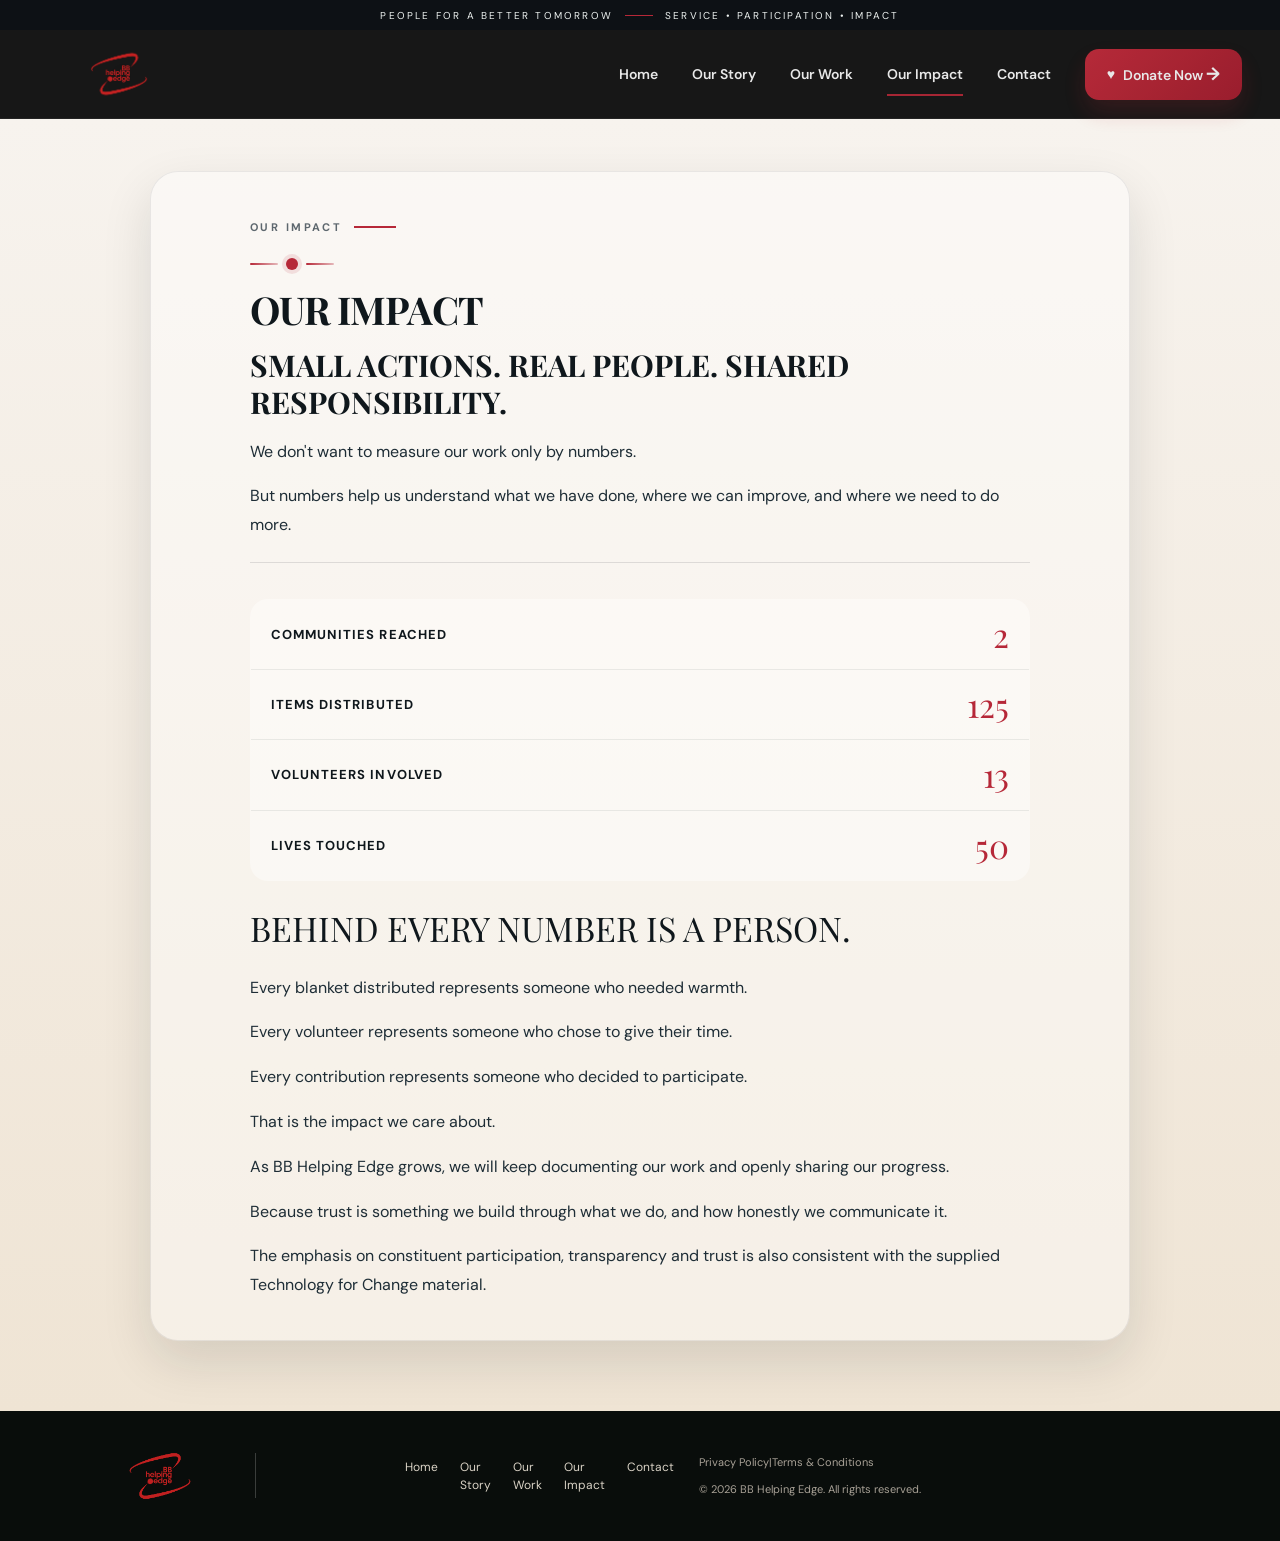
==== impact.html @ 451eac0f "added pages" ====
<!doctype html>
<html lang="en">
<head>
  <meta charset="utf-8">
  <meta name="viewport" content="width=device-width,initial-scale=1">
  <meta name="description" content="BB Helping Edge — Our Impact">
  <meta name="theme-color" content="#0d1210">
  <title>BB Helping Edge | Our Impact</title>
  <link rel="icon" href="assets/logo.png">
  <link rel="preconnect" href="https://fonts.googleapis.com">
  <link rel="preconnect" href="https://fonts.gstatic.com" crossorigin>
  <link href="https://fonts.googleapis.com/css2?family=DM+Sans:wght@400;500;600;700&family=Playfair+Display:wght@600;700;800&family=Sacramento&display=swap" rel="stylesheet">
  <link rel="stylesheet" href="styles.css">
</head>
<body>
  <div class="announcement">PEOPLE FOR A BETTER TOMORROW <span></span> SERVICE • PARTICIPATION • IMPACT</div>

  <header class="site-header" id="top">
    <div class="nav-shell">
      <a class="brand" href="index.html#home" aria-label="BB Helping Edge home">
        <img src="assets/logo.png" alt="BB Helping Edge logo">
      </a>
      <button class="menu-toggle" aria-label="Open navigation" aria-expanded="false">☰</button>
      <nav class="nav" id="site-nav">
        <a href="index.html#home">Home</a>
        <a href="story.html">Our Story</a>
        <a href="work.html">Our Work</a>
        <a class="active" href="impact.html">Our Impact</a>
        <a href="index.html#contact">Contact</a>
        <a class="nav-donate" href="index.html#donate">Donate Now <b>→</b></a>
      </nav>
    </div>
  </header>

  <main class="impact-page-shell">
    <article class="impact-page">
      <div class="impact-page-inner">
        <div class="eyebrow">OUR IMPACT <i></i></div>
        <div class="story-ornament" aria-hidden="true"><span></span><span></span><span></span></div>

        <h1>OUR IMPACT</h1>

        <h2>Small Actions. Real People. Shared Responsibility.</h2>
        <p>We don't want to measure our work only by numbers.</p>
        <p>But numbers help us understand what we have done, where we can improve, and where we need to do more.</p>

        <div class="story-callout">
          <table class="impact-table" aria-label="BB Helping Edge impact summary">
            <tbody>
              <tr>
                <th scope="row">Communities Reached</th>
                <td>2</td>
              </tr>
              <tr>
                <th scope="row">Items Distributed</th>
                <td>125</td>
              </tr>
              <tr>
                <th scope="row">Volunteers Involved</th>
                <td>13</td>
              </tr>
              <tr>
                <th scope="row">Lives Touched</th>
                <td>50</td>
              </tr>
            </tbody>
          </table>
        </div>

        <div class="wide-quote">BEHIND EVERY NUMBER IS A PERSON.</div>

        <p>Every blanket distributed represents someone who needed warmth.</p>
        <p>Every volunteer represents someone who chose to give their time.</p>
        <p>Every contribution represents someone who decided to participate.</p>
        <p>That is the impact we care about.</p>
        <p>As BB Helping Edge grows, we will keep documenting our work and openly sharing our progress.</p>
        <p>Because trust is something we build through what we do, and how honestly we communicate it.</p>
        <p>The emphasis on constituent participation, transparency and trust is also consistent with the supplied Technology for Change material.</p>
      </div>
    </article>
  </main>

  <footer class="footer">
    <div class="footer-brand"><img src="assets/logo.png" alt="BB Helping Edge"><span></span></div>
    <div class="footer-links"><a href="index.html#home">Home</a><a href="story.html">Our Story</a><a href="work.html">Our Work</a><a href="impact.html">Our Impact</a><a href="index.html#contact">Contact</a></div>
    <div class="legal"><a href="#">Privacy Policy</a><span>|</span><a href="#">Terms &amp; Conditions</a><p>© <span id="year"></span> BB Helping Edge. All rights reserved.</p></div>
    <div class="footer-slogan"></div>
  </footer>
  <script src="script.js"></script>
</body>
</html>
---- styles.css ----
:root {
  --ink: #0f171c;
  --paper: #f5f0e8;
  --paper-2: #efe5d4;
  --panel: #fffdf9;
  --red: #b62838;
  --red-dark: #7a1826;
  --navy: #111b21;
  --navy-soft: #1d2f3d;
  --text: #1e2d36;
  --muted: #5d676e;
  --line: rgba(17, 27, 34, 0.12);
  --shadow: 0 20px 50px rgba(18, 21, 24, 0.12);
}

* { box-sizing: border-box; }
html {
  scroll-behavior: smooth;
  scroll-padding-top: 96px;
}
body {
  margin: 0;
  background: linear-gradient(180deg, #f7f3ee 0%, #efe4d4 100%);
  color: var(--text);
  font-family: "DM Sans", Arial, sans-serif;
  line-height: 1.5;
  -webkit-font-smoothing: antialiased;
}
a { color: inherit; text-decoration: none; }
img { display: block; max-width: 100%; }
button, input, textarea { font: inherit; }

.announcement {
  height: 30px;
  background: #0d1115;
  color: #edf2f0;
  font-size: 10px;
  letter-spacing: 0.22em;
  text-transform: uppercase;
  display: flex;
  align-items: center;
  justify-content: center;
  gap: 12px;
}
.announcement span {
  width: 28px;
  height: 1px;
  background: var(--red);
  display: inline-block;
}

.site-header {
  position: sticky;
  top: 0;
  z-index: 50;
  background: rgba(16, 16, 16, 0.97);
  color: #fff;
  border-bottom: 1px solid rgba(255,255,255,0.06);
}
.nav-shell {
  max-width: 1260px;
  margin: 0 auto;
  min-height: 78px;
  padding: 8px 28px;
  display: flex;
  align-items: center;
  justify-content: space-between;
}
.brand {
  position: relative;
  display: inline-flex;
  align-items: center;
  justify-content: center;
  padding: 4px 8px;
  border-radius: 12px;
  overflow: hidden;
}
.brand::after,
.footer-brand::after {
  content: "";
  position: absolute;
  inset: 0;
  background: linear-gradient(120deg, transparent 0%, rgba(255,255,255,0.28) 45%, transparent 60%);
  transform: translateX(-130%);
  transition: transform 0.8s ease;
  pointer-events: none;
}
.brand:hover::after,
.footer-brand:hover::after {
  transform: translateX(130%);
}
.brand img {
  width: 145px;
  height: 64px;
  object-fit: contain;
  display: block;
  filter: drop-shadow(0 4px 10px rgba(0,0,0,0.18)) brightness(1.04) saturate(1.08);
  transition: transform 0.28s ease, filter 0.28s ease;
}
.brand:hover img,
.footer-brand:hover img {
  transform: scale(1.02);
  filter: drop-shadow(0 6px 14px rgba(0,0,0,0.22)) brightness(1.12) saturate(1.12);
}
.nav {
  display: flex;
  align-items: center;
  gap: 34px;
  font-size: 14px;
  font-weight: 600;
}
.nav a {
  position: relative;
  padding: 8px 0;
  opacity: 0.9;
  color: #fff;
}
.nav a:not(.nav-donate)::after {
  content: "";
  position: absolute;
  left: 0;
  right: 0;
  bottom: -3px;
  height: 2px;
  background: var(--red);
  transform: scaleX(0);
  transform-origin: left;
  transition: transform 0.25s ease;
}
.nav a:hover::after,
.nav a.active::after {
  transform: scaleX(1);
}
.nav a:hover {
  opacity: 1;
}
.nav-donate {
  background: linear-gradient(135deg, #c82d3d, #a81f30);
  color: #fff;
  padding: 12px 22px !important;
  border-radius: 14px;
  box-shadow: 0 12px 24px rgba(184, 45, 57, 0.2);
}
.nav-donate::before {
  content: "♥";
  display: inline-block;
  margin-right: 8px;
  font-size: 14px;
  transform: translateY(-1px);
}
.nav-donate b {
  margin-left: 0;
  font-size: 18px;
}
.menu-toggle {
  display: none;
  background: none;
  border: none;
  color: #fff;
  font-size: 28px;
}

.hero {
  position: relative;
  min-height: 660px;
  display: grid;
  grid-template-columns: 1.08fr 0.92fr;
  align-items: center;
  padding: 52px 5vw 40px 40px;
  background: linear-gradient(180deg, #f7f3ee 0%, #f1e7d7 100%);
  overflow: hidden;
  isolation: isolate;
}
.hero::before {
  content: "";
  position: absolute;
  inset: 0;
  background: radial-gradient(circle at 18% 23%, rgba(210, 154, 77, 0.14), transparent 18%),
              radial-gradient(circle at 80% 15%, rgba(37, 95, 74, 0.10), transparent 16%);
  pointer-events: none;
}
.hero-copy {
  position: relative;
  z-index: 2;
  max-width: 620px;
  justify-self: end;
  padding-top: 10px;
}
.eyebrow {
  display: inline-flex;
  align-items: center;
  gap: 12px;
  font-size: 11px;
  font-weight: 700;
  letter-spacing: 0.22em;
  text-transform: uppercase;
  color: var(--muted);
}
.eyebrow i {
  width: 42px;
  height: 2px;
  display: inline-block;
  background: var(--red);
}
.hero h1 {
  margin: 18px 0 16px;
  font-family: "Playfair Display", Georgia, serif;
  font-size: clamp(46px, 4.8vw, 80px);
  line-height: 0.94;
  letter-spacing: -0.05em;
  color: var(--ink);
}
.hero h1 em {
  color: var(--red);
  font-style: normal;
}
.hero h2 {
  margin: 0 0 16px;
  font-family: "Playfair Display", Georgia, serif;
  font-size: clamp(20px, 2vw, 29px);
  line-height: 1.08;
  color: var(--ink);
}
.hero h2 strong {
  color: var(--red);
}
.hero-copy p {
  max-width: 560px;
  margin: 0 0 22px;
  font-size: 16px;
  color: var(--muted);
}
.actions {
  display: flex;
  flex-wrap: wrap;
  gap: 12px;
}
.btn {
  display: inline-flex;
  align-items: center;
  justify-content: center;
  min-height: 54px;
  padding: 14px 28px;
  border-radius: 999px;
  border: 1px solid transparent;
  font-weight: 700;
  transition: transform 0.2s ease, box-shadow 0.2s ease, background 0.2s ease;
}
.btn span {
  display: inline-block;
  margin-left: 10px;
  font-size: 18px;
}
.btn-red {
  background: linear-gradient(135deg, #c73142, #8d1d2b);
  color: #fff;
  box-shadow: 0 16px 30px rgba(150, 40, 50, 0.18);
}
.btn-red:hover {
  transform: translateY(-2px);
  box-shadow: 0 18px 34px rgba(150, 40, 50, 0.22);
}
.btn-outline {
  background: rgba(255,255,255,0.2);
  color: var(--ink);
  border-color: rgba(19, 30, 38, 0.38);
}
.btn-outline:hover {
  background: #fff;
  transform: translateY(-2px);
}

.hero-portrait {
  position: relative;
  z-index: 1;
  width: min(100%, 620px);
  height: 620px;
  justify-self: start;
  display: flex;
  align-items: flex-end;
  justify-content: center;
  padding: 18px 20px 0;
  overflow: hidden;
  border-radius: 30px;
  background: linear-gradient(135deg, rgba(255,255,255,0.2), rgba(210,154,77,0.06));
  box-shadow: 0 30px 60px rgba(17, 15, 12, 0.08);
}
.hero-portrait img {
  width: 100%;
  height: 100%;
  object-fit: contain;
  object-position: center center;
  filter: drop-shadow(0 20px 24px rgba(15, 15, 15, 0.12));
}
.hero-side-note {
  position: absolute;
  right: 4%;
  top: 44px;
  font-size: 11px;
  font-weight: 600;
  letter-spacing: 0.18em;
  text-transform: uppercase;
  color: rgba(32, 39, 44, 0.7);
  line-height: 1.9;
}
.hero-bottom-art {
  position: absolute;
  right: 4%;
  bottom: 12px;
  display: flex;
  gap: 12px;
  font-size: 10px;
  letter-spacing: 0.28em;
  text-transform: uppercase;
  color: rgba(42, 42, 42, 0.75);
}

.pillars {
  display: grid;
  grid-template-columns: repeat(3, 1fr);
  background: #f7f3ee;
  border-top: 1px solid var(--line);
  border-bottom: 1px solid var(--line);
  padding: 0 7%;
}
.pillars .section-action {
  grid-column: 1 / -1;
  padding: 0 0 30px;
  margin-top: 0;
}
.pillars article {
  display: flex;
  align-items: flex-start;
  gap: 14px;
  min-height: 150px;
  padding: 28px 26px;
  border-right: 1px solid var(--line);
}
.pillars article:last-child {
  border-right: none;
}
.pillar-icon {
  width: 42px;
  height: 42px;
  display: grid;
  place-items: center;
  border-radius: 50%;
  background: rgba(182, 40, 56, 0.08);
  color: var(--red);
  font-size: 22px;
  font-weight: 700;
}
.pillar-icon.people {
  font-size: 14px;
  letter-spacing: 0.08em;
}
.pillar-icon.leaf {
  font-size: 26px;
}
.pillars h3 {
  margin: 0 0 8px;
  font-family: "Playfair Display", Georgia, serif;
  font-size: 26px;
}
.pillars p {
  margin: 0;
  font-size: 13px;
  color: var(--muted);
}

.dark-section {
  background: linear-gradient(180deg, #112734 0%, #0d1d26 100%);
  color: #f2efe6;
  overflow: hidden;
}
.story {
  display: grid;
  grid-template-columns: 1.2fr 0.8fr 0.6fr;
  gap: 36px;
  align-items: center;
  padding: 60px 7% 52px;
}
.story-copy {
  max-width: 540px;
}
.story-copy .eyebrow {
  color: #dce7ec;
}
.story-copy h2 {
  margin: 18px 0 18px;
  font-family: "Playfair Display", Georgia, serif;
  font-size: clamp(34px, 4vw, 54px);
  line-height: 1.02;
}
.story-copy p {
  margin: 0 0 18px;
  color: rgba(242, 239, 230, 0.72);
  font-size: 15px;
}
.story-middle {
  border-left: 1px solid rgba(255,255,255,0.12);
  border-right: 1px solid rgba(255,255,255,0.12);
  padding: 0 26px;
  min-height: 240px;
  display: grid;
  place-items: center;
  text-align: center;
}
.quote-mark {
  font-family: "Playfair Display", Georgia, serif;
  font-size: 78px;
  color: var(--red);
  line-height: 0.7;
}
.story-middle blockquote {
  margin: 0;
  font-family: "Playfair Display", Georgia, serif;
  font-size: 24px;
  line-height: 1.3;
  color: #f9f6f1;
}
.story-middle .signature {
  margin-top: 16px;
  font-size: 12px;
  letter-spacing: 0.18em;
  text-transform: uppercase;
  color: rgba(255,255,255,0.7);
}
.story-side {
  display: grid;
  gap: 12px;
  text-align: left;
}
.story-side span {
  display: block;
  font-size: 12px;
  letter-spacing: 0.2em;
  text-transform: uppercase;
  color: rgba(255,255,255,0.78);
}
.story-side .book {
  margin-top: 16px;
  font-size: 12px;
  line-height: 1.8;
  letter-spacing: 0.18em;
  text-transform: uppercase;
  color: #f9f6f1;
}

.section-paper {
  position: relative;
  background: var(--paper);
  background-image: radial-gradient(rgba(17,27,34,.04) 0.8px, transparent 0.8px);
  background-size: 10px 10px;
}
.work {
  padding: 48px 5.5% 54px;
}
.section-heading {
  display: flex;
  flex-direction: column;
  align-items: flex-start;
  gap: 10px;
  margin-bottom: 12px;
}
.section-heading h2 {
  margin: 0;
  font-family: "Playfair Display", Georgia, serif;
  font-size: clamp(28px, 3vw, 44px);
  line-height: 1.06;
}
.section-heading h2 em {
  color: var(--red);
  font-style: normal;
}
.section-heading > i {
  display: none;
}
.work-grid {
  display: grid;
  grid-template-columns: repeat(4, minmax(0, 1fr));
  gap: 18px;
  margin-top: 28px;
}
.work-card {
  min-height: 210px;
  display: flex;
  flex-direction: column;
  justify-content: flex-start;
  border-radius: 22px;
  border: 1px solid rgba(17,27,34,0.06);
  box-shadow: 0 10px 22px rgba(19,18,15,0.05);
  padding: 24px 20px 22px;
  text-align: left;
  transition: transform 0.2s ease, box-shadow 0.2s ease;
}
.work-card:hover {
  transform: translateY(-4px);
  box-shadow: 0 14px 28px rgba(19,18,15,0.08);
}
.work-card.warm { background: #f4e9d7; }
.work-card.blue { background: #e6eef1; }
.work-card.green { background: #e2ece5; }
.work-card.rose { background: #f3e4e3; }
.work-icon {
  width: 52px;
  height: 52px;
  display: inline-flex;
  align-items: center;
  justify-content: center;
  margin-bottom: 18px;
  border-radius: 14px;
  background: rgba(255,255,255,0.32);
  font-size: 28px;
  color: #161814;
}
.work-card h3 {
  margin: 0 0 10px;
  font-family: "Playfair Display", Georgia, serif;
  font-size: 20px;
  line-height: 1.15;
  color: var(--ink);
}
.work-card p {
  margin: 0;
  font-size: 13px;
  line-height: 1.7;
  color: #59544b;
}

.upcoming {
  min-height: 310px;
  display: grid;
  grid-template-columns: 1.1fr 1.2fr 0.42fr;
  align-items: center;
  overflow: hidden;
  background: linear-gradient(180deg, #f4eee5 0%, #e9dfd0 100%);
}
.upcoming-copy {
  padding: 40px 0 40px 7%;
}
.upcoming-copy h2 {
  margin: 6px 0 10px;
  font-family: "Playfair Display", Georgia, serif;
  font-size: clamp(32px, 4vw, 50px);
}
.date {
  font-size: 22px;
  font-weight: 700;
  font-family: "Playfair Display", Georgia, serif;
}
.upcoming-copy p {
  max-width: 420px;
  margin: 12px 0 22px;
  font-size: 14px;
  color: var(--muted);
}
.upcoming-art {
  position: relative;
  height: 100%;
  min-height: 310px;
  background: radial-gradient(circle at 70% 30%, rgba(210,154,77,.28), transparent 28%),
              linear-gradient(90deg, #f1e9df, #dcd0b8);
}
.warmth {
  position: absolute;
  left: 6%;
  top: 32%;
  font-family: "Sacramento", cursive;
  font-size: 36px;
  line-height: 0.78;
  transform: rotate(-5deg);
}
.warmth span {
  color: var(--red);
}
.people-illustration {
  position: absolute;
  right: 3%;
  bottom: 0;
  width: 72%;
  height: 92%;
}
.person {
  position: absolute;
  border-radius: 50% 50% 45% 45%;
  background: #7b4c32;
}
.person.one {
  width: 100px;
  height: 155px;
  right: 38%;
  bottom: 28%;
  transform: rotate(-8deg);
}
.person.two {
  width: 75px;
  height: 140px;
  right: 4%;
  bottom: 8%;
  background: #9b6d53;
  transform: rotate(7deg);
}
.blanket {
  position: absolute;
  width: 180px;
  height: 70px;
  right: 20%;
  bottom: 25%;
  background: #8d1d24;
  border-radius: 45%;
  transform: rotate(8deg);
  box-shadow: 0 10px 20px rgba(0,0,0,0.2);
}
.upcoming > blockquote {
  margin: 0;
  padding: 0 24px;
  font-family: "Playfair Display", Georgia, serif;
  font-size: 22px;
  line-height: 1.25;
  color: #38342e;
}
.upcoming > blockquote span {
  display: block;
  font-size: 18px;
}
.upcoming > blockquote small {
  display: block;
  width: 35px;
  height: 2px;
  background: var(--red);
  margin-top: 14px;
}

.journey {
  display: grid;
  grid-template-columns: 1fr 1.8fr 0.3fr;
  gap: 35px;
  align-items: center;
  padding: 46px 5.5% 52px;
}
.journey-copy h2 {
  margin: 8px 0 0;
  color: var(--red);
  font-family: "Playfair Display", Georgia, serif;
  font-size: clamp(34px, 4vw, 52px);
}
.journey-copy h3 {
  margin: 0 0 8px;
  font-family: "Playfair Display", Georgia, serif;
  font-size: 22px;
}
.journey-copy p {
  margin: 0 0 16px;
  font-size: 13px;
  color: #625d54;
}
.photo-mosaic {
  display: grid;
  grid-template-columns: 1.25fr 0.75fr 0.75fr;
  grid-template-rows: 150px 150px;
  gap: 6px;
}
.photo-mosaic figure {
  position: relative;
  margin: 0;
  overflow: hidden;
  border-radius: 8px;
  background: #c9c0b1;
}
.photo-mosaic figure.large {
  grid-row: span 2;
}
.photo-mosaic img {
  width: 100%;
  height: 100%;
  object-fit: cover;
}
.photo-mosaic figcaption {
  position: absolute;
  left: 0;
  right: 0;
  bottom: 0;
  padding: 9px 10px;
  background: linear-gradient(transparent, rgba(0,0,0,.8));
  color: #fff;
  font-size: 10px;
  letter-spacing: 0.1em;
  text-transform: uppercase;
}
.journey-note {
  font-size: 11px;
  line-height: 1.8;
  letter-spacing: 0.18em;
  text-transform: uppercase;
  color: #696154;
}
.journey-note i {
  display: block;
  width: 35px;
  height: 2px;
  background: var(--red);
  margin-top: 8px;
}

.donate {
  display: grid;
  grid-template-columns: 1fr 0.75fr 1fr;
  gap: 55px;
  align-items: center;
  padding: 42px 7%;
  background: linear-gradient(180deg, #112734 0%, #0d1d26 100%);
  color: #f1ebdf;
}
.donate h2 {
  margin: 10px 0 10px;
  font-size: clamp(34px, 4vw, 52px);
}
.donate-copy p {
  max-width: 430px;
  margin: 0;
  color: rgba(241,235,223,0.74);
}
.qr-card {
  padding: 20px 18px;
  border: 1px solid rgba(255,255,255,0.1);
  border-radius: 22px;
  background: rgba(255,255,255,0.02);
  text-align: center;
}
.qr-placeholder {
  width: 170px;
  height: 170px;
  margin: 0 auto;
  padding: 8px;
  background: #fff;
  border-radius: 16px;
  display: grid;
  place-items: center;
  box-shadow: 0 10px 22px rgba(0,0,0,0.08);
}
.qr-placeholder img {
  width: 100%;
  height: 100%;
  object-fit: contain;
}
.qr-card strong {
  display: block;
  margin-top: 10px;
  font-size: 12px;
  letter-spacing: 0.12em;
  text-transform: uppercase;
}
.qr-card small {
  display: block;
  max-width: 240px;
  margin: 7px auto 0;
  color: rgba(255,255,255,0.6);
  font-size: 10px;
}
.donate-points {
  position: relative;
}
.donate-points p {
  display: flex;
  align-items: center;
  gap: 15px;
  margin: 12px 0;
  color: #e7e0d5;
}
.mini-ink {
  margin-top: 28px;
  text-align: right;
  font-family: "Sacramento", cursive;
  font-size: 42px;
  color: #fff;
  transform: rotate(-8deg);
}

.contact {
  display: grid;
  grid-template-columns: 1.05fr 0.75fr 0.6fr;
  gap: 45px;
  padding: 48px 7% 54px;
  align-items: start;
}
.contact-copy h2 {
  margin: 10px 0 12px;
  font-family: "Playfair Display", Georgia, serif;
  font-size: clamp(34px, 4vw, 48px);
  line-height: 1;
}
.contact-copy p {
  margin: 0;
  font-size: 13px;
  color: var(--muted);
}
.contact-details {
  border-left: 1px solid var(--line);
  padding-left: 35px;
}
.contact-details p {
  display: flex;
  gap: 14px;
  margin: 0 0 18px;
  font-size: 13px;
  color: var(--text);
}
.contact-details small {
  color: var(--muted);
}
.socials {
  margin-top: 26px;
}
.socials > b {
  display: block;
  margin-bottom: 8px;
  font-size: 12px;
  text-transform: uppercase;
  letter-spacing: 0.12em;
}
.socials > div {
  display: flex;
  gap: 8px;
}
.socials a {
  width: 32px;
  height: 32px;
  border-radius: 50%;
  display: grid;
  place-items: center;
  background: #111;
  color: #fff;
  font-weight: 700;
  font-size: 12px;
}
.contact-side-actions {
  display: flex;
  align-items: flex-start;
  justify-content: center;
  padding-top: 12px;
}
.contact-actions {
  margin-top: 18px;
  display: flex;
  flex-direction: column;
  align-items: center;
  text-align: center;
}
.whatsapp-intro {
  margin: 0 0 14px;
  font-size: 12px;
  letter-spacing: 0.12em;
  text-transform: uppercase;
  color: var(--muted);
}
.whatsapp-btn {
  position: relative;
  display: inline-flex;
  align-items: center;
  justify-content: center;
  gap: 10px;
  min-height: 48px;
  padding: 12px 22px 12px 18px;
  border-radius: 999px;
  background: linear-gradient(135deg, #25d366, #1ebc59);
  color: #fff;
  font-weight: 700;
  box-shadow: 0 12px 24px rgba(37, 211, 102, 0.22);
  transition: transform 0.2s ease, box-shadow 0.2s ease;
  animation: whatsappPulse 1.8s ease-in-out infinite;
}
.whatsapp-btn::before {
  content: "";
  width: 18px;
  height: 18px;
  display: inline-block;
  background: url("data:image/svg+xml,%3Csvg xmlns='http://www.w3.org/2000/svg' viewBox='0 0 24 24' fill='white'%3E%3Cpath d='M20.52 3.48A11.82 11.82 0 0 0 12.08 0C5.52 0 .11 5.4.11 12.06c0 2.13.56 4.19 1.62 6.01L0 24l6.08-1.6A12.08 12.08 0 0 0 12.08 24c6.56 0 11.96-5.4 11.96-12.06 0-3.21-1.26-6.23-3.52-8.46ZM12.08 22c-1.93 0-3.8-.52-5.45-1.5l-.39-.23-3.6.95 1-3.5-.26-.38A9.9 9.9 0 0 1 2.12 12.1c0-5.48 4.46-9.94 9.96-9.94 2.66 0 5.16 1.04 7.04 2.92A9.89 9.89 0 0 1 22.04 12c0 5.48-4.46 9.94-9.96 9.94Zm5.47-7.45c-.3-.15-1.76-.87-2.04-.97-.27-.1-.47-.15-.66.15-.2.3-.74.97-.91 1.17-.17.2-.34.22-.63.07-.3-.15-1.25-.46-2.37-1.46-.88-.78-1.46-1.74-1.63-2.03-.17-.3-.02-.46.13-.6.13-.13.3-.34.45-.5.15-.17.2-.3.3-.5.1-.2.05-.38-.02-.53-.07-.15-.66-1.6-.9-2.2-.24-.58-.48-.5-.66-.5h-.57c-.2 0-.53.08-.8.38-.27.3-1.03 1-1.03 2.45 0 1.45 1.06 2.84 1.2 3.04.15.2 2.07 3.16 5.02 4.43.7.3 1.25.48 1.68.62.7.22 1.34.19 1.84.12.56-.08 1.76-.72 2.01-1.42.25-.7.25-1.3.17-1.42-.08-.12-.28-.2-.58-.35Z'/%3E%3C/svg%3E") no-repeat center / contain;
}
.whatsapp-btn:hover {
  transform: translateY(-2px) scale(1.02);
  box-shadow: 0 16px 26px rgba(37, 211, 102, 0.28);
}
@keyframes whatsappPulse {
  0%, 100% { box-shadow: 0 0 0 0 rgba(37, 211, 102, 0.22), 0 12px 24px rgba(37, 211, 102, 0.22); }
  50% { box-shadow: 0 0 0 8px rgba(37, 211, 102, 0.08), 0 16px 28px rgba(37, 211, 102, 0.28); }
}
.contact-form {
  display: flex;
  flex-direction: column;
  gap: 10px;
}
.form-row {
  display: grid;
  grid-template-columns: 1fr 1fr;
  gap: 10px;
}
.contact-form input,
.contact-form textarea {
  width: 100%;
  border: 1px solid #d9d1c4;
  background: #fffdf8;
  border-radius: 10px;
  padding: 13px 14px;
  outline: none;
}
.contact-form input:focus,
.contact-form textarea:focus {
  border-color: var(--red);
  box-shadow: 0 0 0 3px rgba(182, 40, 56, 0.06);
}
.contact-form .btn {
  width: 100%;
}
.form-note {
  min-height: 14px;
  margin: 0;
  font-size: 11px;
  color: var(--muted);
}

.story-page-shell {
  background: linear-gradient(180deg, #f7f3ee 0%, #efe4d4 100%);
  padding: 52px 24px 70px;
}

.story-page {
  position: relative;
  max-width: 960px;
  margin: 0 auto;
  background: rgba(255, 255, 255, 0.42);
  border: 1px solid rgba(20, 24, 27, 0.08);
  box-shadow: var(--shadow);
  border-radius: 28px;
  padding: 42px 32px 24px;
}

.story-page::before {
  content: "";
  position: absolute;
  inset: 16px 18px auto 18px;
  height: 1px;
  background: linear-gradient(90deg, rgba(182, 40, 56, 0.5), rgba(17,27,34,0.06), rgba(182, 40, 56, 0.5));
}

.story-page-inner {
  position: relative;
  max-width: 760px;
  margin: 0 auto;
  color: var(--text);
}

.story-page-inner .eyebrow,
.work-page-inner .eyebrow,
.impact-page-inner .eyebrow {
  display: inline-flex;
  margin-bottom: 18px;
}

.story-ornament {
  display: flex;
  align-items: center;
  gap: 8px;
  margin: 4px 0 18px;
}

.story-ornament span {
  display: block;
  width: 28px;
  height: 2px;
  background: linear-gradient(90deg, var(--red), rgba(182, 40, 56, 0.3));
  border-radius: 999px;
}

.story-ornament span:nth-child(2) {
  width: 12px;
  height: 12px;
  border-radius: 50%;
  background: var(--red);
  box-shadow: 0 0 0 4px rgba(182, 40, 56, 0.12);
}

.story-page-inner h1 {
  margin: 0 0 8px;
  font-family: "Playfair Display", Georgia, serif;
  font-size: clamp(26px, 3vw, 40px);
  line-height: 1.12;
  letter-spacing: -0.03em;
  color: var(--ink);
  text-transform: uppercase;
}

.story-page-inner h2 {
  margin: 0 0 18px;
  font-family: "Playfair Display", Georgia, serif;
  font-size: clamp(22px, 2.6vw, 30px);
  line-height: 1.25;
  color: var(--ink);
  text-transform: uppercase;
}

.story-page-inner h3 {
  margin: 20px 0 8px;
  font-size: clamp(17px, 1.8vw, 22px);
  line-height: 1.4;
  letter-spacing: 0.02em;
  color: var(--ink);
  text-transform: uppercase;
}

.story-page-inner p {
  margin: 0 0 18px;
  font-size: 16px;
  line-height: 1.8;
  color: var(--text);
}

.story-page-inner p strong,
.story-page-inner h3 strong {
  color: var(--ink);
}

.story-callout {
  margin-top: 18px;
  padding-top: 18px;
  border-top: 1px solid rgba(17,27,34,0.12);
}

.story-callout h3 {
  margin: 0 0 8px;
}

.work-page-inner .story-callout,
.impact-page-inner .story-callout {
  margin-top: 22px;
}

.section-action {
  display: flex;
  justify-content: flex-start;
  margin-top: 28px;
}

.impact-grid {
  display: grid;
  grid-template-columns: repeat(4, minmax(0, 1fr));
  gap: 18px;
  margin-top: 28px;
}

.impact-card {
  background: rgba(255,255,255,0.45);
  border: 1px solid rgba(17, 27, 34, 0.08);
  border-radius: 22px;
  padding: 24px 18px;
  text-align: center;
  box-shadow: 0 12px 22px rgba(17, 27, 34, 0.05);
}

.impact-card strong {
  display: block;
  font-family: "Playfair Display", Georgia, serif;
  font-size: clamp(28px, 3vw, 46px);
  color: var(--red);
  line-height: 1;
  margin-bottom: 10px;
}

.impact-card span {
  display: block;
  font-size: 12px;
  font-weight: 700;
  letter-spacing: 0.12em;
  text-transform: uppercase;
  color: var(--muted);
  line-height: 1.5;
}

.work-page-shell {
  background: linear-gradient(180deg, #f7f3ee 0%, #efe4d4 100%);
  padding: 52px 24px 70px;
}

.impact-page-shell,
.work-page-shell {
  background: linear-gradient(180deg, #f7f3ee 0%, #efe4d4 100%);
  padding: 52px 24px 70px;
}

.work-page,
.impact-page {
  max-width: 980px;
  margin: 0 auto;
  background: rgba(255, 255, 255, 0.42);
  border: 1px solid rgba(20, 24, 27, 0.08);
  box-shadow: var(--shadow);
  border-radius: 28px;
  padding: 42px 32px 24px;
}

.work-page-inner,
.impact-page-inner {
  max-width: 780px;
  margin: 0 auto;
  color: var(--text);
}

.work-page-inner h1,
.impact-page-inner h1,
.work-page-inner h2,
.impact-page-inner h2,
.work-page-inner h3,
.impact-page-inner h3 {
  margin: 0 0 16px;
  color: var(--ink);
}

.work-page-inner h1,
.impact-page-inner h1 {
  font-family: "Playfair Display", Georgia, serif;
  font-size: clamp(26px, 3vw, 40px);
  line-height: 1.12;
  letter-spacing: -0.03em;
  text-transform: uppercase;
}

.work-page-inner h2,
.impact-page-inner h2 {
  font-family: "Playfair Display", Georgia, serif;
  font-size: clamp(22px, 2.8vw, 30px);
  line-height: 1.25;
  text-transform: uppercase;
}

.work-page-inner h3,
.impact-page-inner h3 {
  font-size: clamp(17px, 1.8vw, 22px);
  line-height: 1.4;
  letter-spacing: 0.02em;
  text-transform: uppercase;
}

.work-page-inner p,
.impact-page-inner p {
  margin: 0 0 16px;
  font-size: 16px;
  line-height: 1.8;
  color: var(--text);
}

.impact-table {
  width: 100%;
  border-collapse: collapse;
  margin: 18px 0 26px;
  background: rgba(255,255,255,0.38);
  border: 1px solid rgba(17, 27, 34, 0.08);
  border-radius: 18px;
  overflow: hidden;
}

.impact-table th,
.impact-table td {
  padding: 18px 20px;
  border-bottom: 1px solid rgba(17, 27, 34, 0.08);
  text-align: left;
}

.impact-table th {
  width: 72%;
  font-size: 13px;
  font-weight: 700;
  letter-spacing: 0.08em;
  text-transform: uppercase;
  color: var(--ink);
}

.impact-table td {
  width: 28%;
  font-family: "Playfair Display", Georgia, serif;
  font-size: clamp(24px, 2.6vw, 34px);
  line-height: 1;
  color: var(--red);
  text-align: right;
}

.impact-table tr:last-child th,
.impact-table tr:last-child td {
  border-bottom: none;
}

.work-page-inner .wide-quote,
.impact-page-inner .wide-quote {
  font-size: clamp(24px, 3vw, 34px);
  line-height: 1.25;
  font-family: "Playfair Display", Georgia, serif;
  margin: 24px 0;
  color: var(--ink);
}

.work-page-inner .approach-list,
.impact-page-inner .approach-list {
  margin: 14px 0 12px;
  padding-left: 20px;
}

.work-page-inner .approach-list li,
.impact-page-inner .approach-list li {
  margin: 0 0 10px;
  font-size: 17px;
  line-height: 1.7;
  color: var(--text);
}

.work-page-inner .flow,
.impact-page-inner .flow {
  margin-top: 16px;
  font-weight: 700;
  letter-spacing: 0.04em;
  text-transform: uppercase;
  color: var(--ink);
}

@media (max-width: 760px) {
  .story-page-shell {
    padding: 30px 18px 50px;
  }
  .story-page {
    padding: 26px 18px 18px;
    border-radius: 20px;
  }
  .story-page-inner p {
    font-size: 15px;
    line-height: 1.8;
  }
}

.footer {
  background: #090d0b;
  color: #d9d2c5;
  min-height: 130px;
  padding: 25px 6%;
  display: grid;
  grid-template-columns: 1.2fr 1fr 1.3fr 0.6fr;
  gap: 25px;
  align-items: center;
}
.footer-brand {
  position: relative;
  display: flex;
  align-items: center;
  gap: 20px;
  overflow: hidden;
  border-radius: 12px;
  padding: 4px 8px;
}
.footer-brand img {
  width: 150px;
  height: 70px;
  object-fit: contain;
  filter: drop-shadow(0 4px 10px rgba(0,0,0,0.22)) brightness(1.03) saturate(1.08);
  transition: transform 0.28s ease, filter 0.28s ease;
}
.footer-brand span {
  display: inline-block;
  width: 1px;
  height: 45px;
  background: rgba(255,255,255,0.2);
}
.footer-links {
  display: flex;
  gap: 22px;
  font-size: 12px;
}
.legal {
  font-size: 11px;
  color: #a8a196;
}
.legal p {
  margin: 10px 0 0;
}
.footer-slogan {
  text-align: right;
  font-size: 10px;
  letter-spacing: 0.16em;
  text-transform: uppercase;
  line-height: 1.8;
}

@media (max-width: 1050px) {
  .hero { grid-template-columns: 1fr 1fr; }
  .hero-copy { max-width: 540px; }
  .hero-portrait { height: 520px; }
  .story { grid-template-columns: 1fr 0.9fr; }
  .story-side { display: none; }
  .work-grid { grid-template-columns: repeat(2, 1fr); }
  .journey { grid-template-columns: 1fr 2fr; }
  .journey-note { display: none; }
  .donate { grid-template-columns: 1fr 0.7fr; }
  .donate-points { display: none; }
  .contact { grid-template-columns: 1fr 1fr; }
  .contact-form { grid-column: 1 / -1; }
  .footer { grid-template-columns: 1fr 1fr; }
  .footer-slogan { display: none; }
}

@media (max-width: 760px) {
  .announcement {
    font-size: 8px;
    letter-spacing: 0.12em;
  }
  .nav-shell {
    min-height: 68px;
    padding: 5px 18px;
  }
  .brand img {
    width: 118px;
    height: 58px;
  }
  .menu-toggle { display: block; }
  .nav {
    position: absolute;
    top: 68px;
    left: 0;
    right: 0;
    display: none;
    flex-direction: column;
    align-items: stretch;
    gap: 0;
    padding: 12px 20px 20px;
    background: #0b100e;
  }
  .nav.open { display: flex; }
  .nav a { padding: 13px 5px; }
  .nav-donate {
    text-align: center;
    margin-top: 8px;
  }

  .hero {
    min-height: auto;
    grid-template-columns: 1fr;
    padding: 26px 22px 30px;
  }
  .hero-copy {
    max-width: none;
    justify-self: stretch;
    padding-top: 0;
  }
  .hero-copy .eyebrow { font-size: 9px; }
  .hero h1 { font-size: 47px; }
  .hero h2 { font-size: 20px; }
  .hero-copy p { font-size: 14px; }
  .hero-portrait {
    order: -1;
    width: 100%;
    max-width: 540px;
    height: 320px;
    justify-self: center;
  }
  .hero-side-note { right: 18px; top: 18px; font-size: 8px; }
  .hero-bottom-art { display: none; }

  .pillars { grid-template-columns: 1fr; }
  .pillars article {
    border-right: none;
    border-bottom: 1px solid var(--line);
    padding: 18px 0;
  }
  .pillars article:last-child { border-bottom: none; }

  .story {
    grid-template-columns: 1fr;
    padding: 45px 24px;
  }
  .story-middle {
    border-left: none;
    border-right: none;
    border-top: 1px solid rgba(255,255,255,.12);
    border-bottom: 1px solid rgba(255,255,255,.12);
    padding: 24px 0;
  }

  .work { padding: 42px 20px; }
  .work-grid { grid-template-columns: 1fr 1fr; }

  .upcoming {
    grid-template-columns: 1fr;
  }
  .upcoming-copy { padding: 30px 20px; }
  .upcoming > blockquote { display: none; }

  .journey {
    grid-template-columns: 1fr;
    padding: 42px 20px;
  }
  .photo-mosaic {
    grid-template-columns: 1fr 1fr;
    grid-template-rows: 180px 180px 180px;
  }
  .photo-mosaic figure.large {
    grid-column: 1 / -1;
    grid-row: auto;
  }

  .donate {
    grid-template-columns: 1fr;
    padding: 34px 20px;
  }

  .contact {
    grid-template-columns: 1fr;
    padding: 42px 20px;
  }
  .contact-details {
    border-left: none;
    border-top: 1px solid var(--line);
    padding-left: 0;
    padding-top: 16px;
  }
  .form-row { grid-template-columns: 1fr; }

  .footer {
    grid-template-columns: 1fr;
    text-align: left;
  }
  .footer-links {
    flex-wrap: wrap;
    gap: 12px 18px;
  }
}
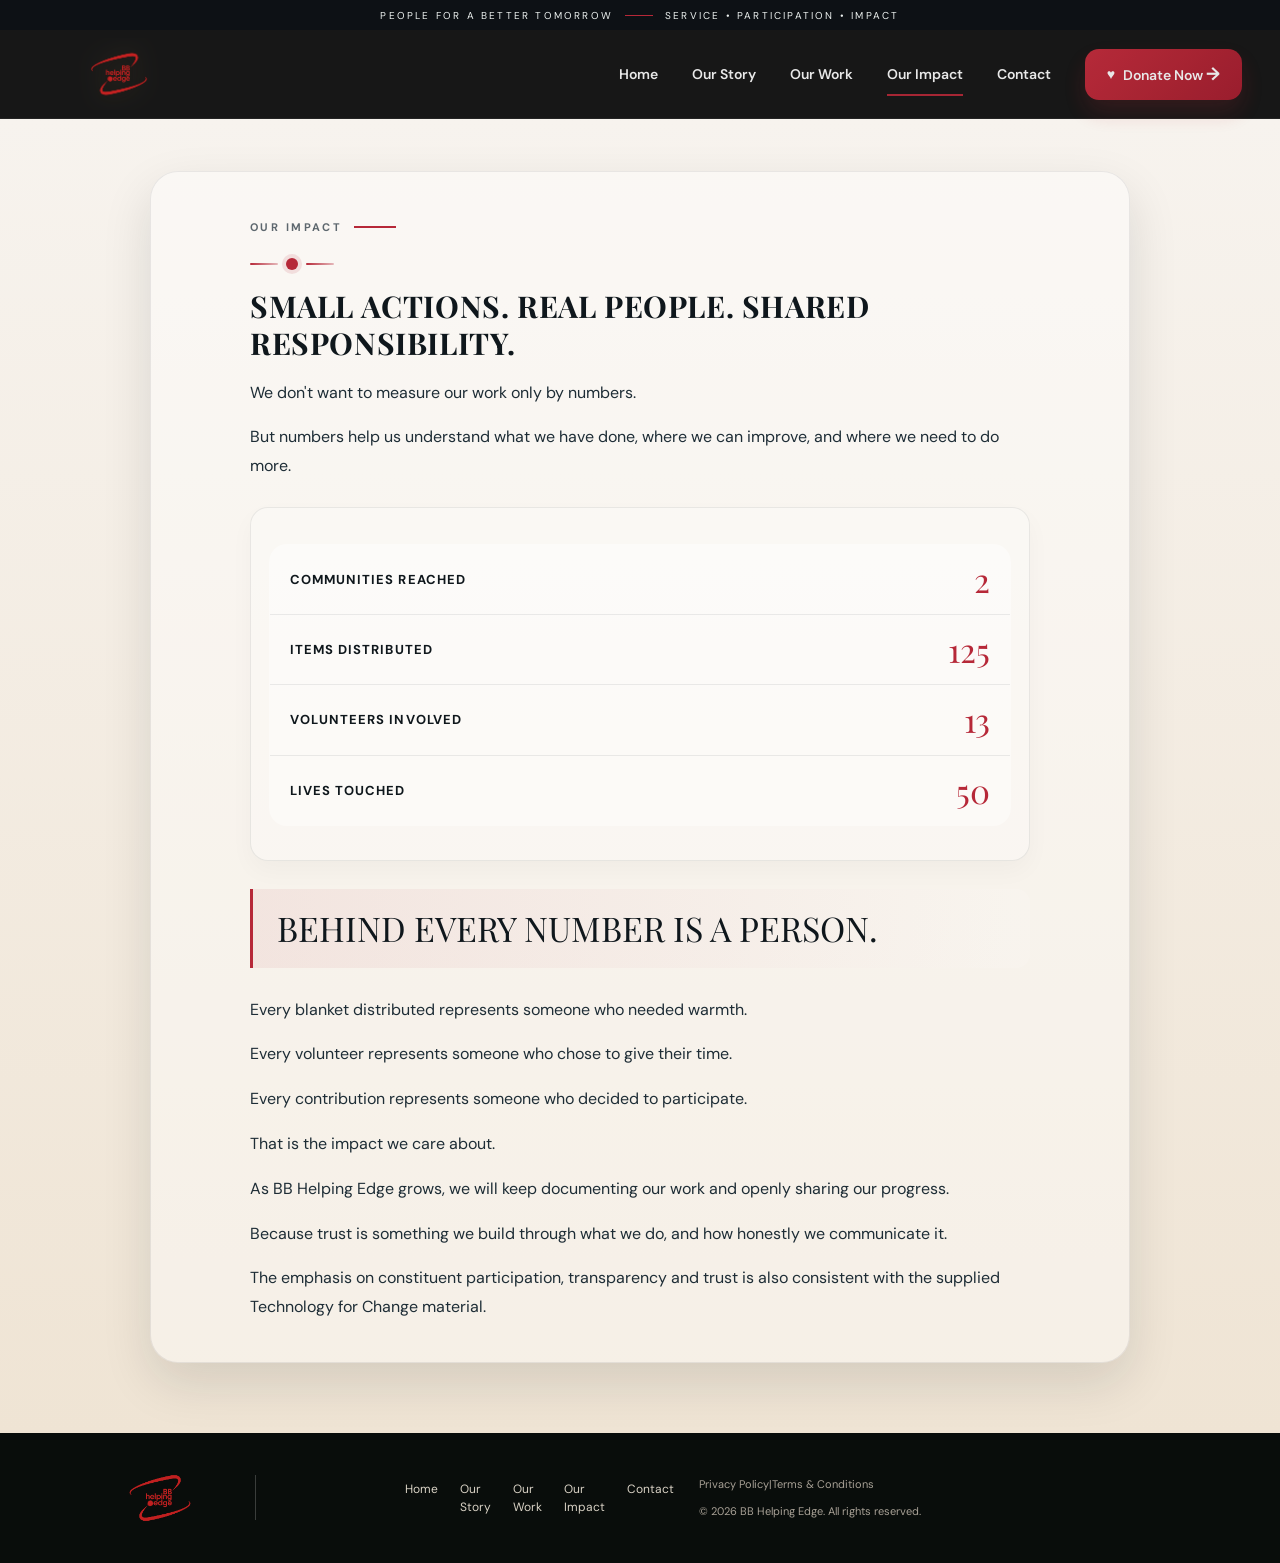
==== commit 4f150332: "changes related to donation" ====
--- a/impact.html
+++ b/impact.html
@@ -38,7 +38,7 @@
         <div class="eyebrow">OUR IMPACT <i></i></div>
         <div class="story-ornament" aria-hidden="true"><span></span><span></span><span></span></div>
 
-        <h1>OUR IMPACT</h1>
+        <!-- <h1>OUR IMPACT</h1> -->
 
         <h2>Small Actions. Real People. Shared Responsibility.</h2>
         <p>We don't want to measure our work only by numbers.</p>
--- a/styles.css
+++ b/styles.css
@@ -94,13 +94,13 @@
   height: 64px;
   object-fit: contain;
   display: block;
-  filter: drop-shadow(0 4px 10px rgba(0,0,0,0.18)) brightness(1.04) saturate(1.08);
+  filter: drop-shadow(0 0 12px rgba(203, 160, 88, 0.22)) drop-shadow(0 4px 10px rgba(0,0,0,0.18)) brightness(1.04) saturate(1.08);
   transition: transform 0.28s ease, filter 0.28s ease;
 }
 .brand:hover img,
 .footer-brand:hover img {
   transform: scale(1.02);
-  filter: drop-shadow(0 6px 14px rgba(0,0,0,0.22)) brightness(1.12) saturate(1.12);
+  filter: drop-shadow(0 0 14px rgba(203, 160, 88, 0.26)) drop-shadow(0 6px 14px rgba(0,0,0,0.22)) brightness(1.12) saturate(1.12);
 }
 .nav {
   display: flex;
@@ -279,7 +279,7 @@
   display: flex;
   align-items: flex-end;
   justify-content: center;
-  padding: 18px 20px 0;
+  /* padding: 18px 20px 0; */
   overflow: hidden;
   border-radius: 30px;
   background: linear-gradient(135deg, rgba(255,255,255,0.2), rgba(210,154,77,0.06));
@@ -704,12 +704,19 @@
 }
 
 .donate {
+  position: relative;
   display: grid;
   grid-template-columns: 1fr 0.75fr 1fr;
   gap: 55px;
   align-items: center;
   padding: 42px 7%;
-  background: linear-gradient(180deg, #112734 0%, #0d1d26 100%);
+  overflow: hidden;
+  background:
+    radial-gradient(circle at 20% 20%, rgba(215, 153, 79, 0.15), transparent 28%),
+    radial-gradient(circle at 80% 30%, rgba(63, 120, 95, 0.18), transparent 24%),
+    linear-gradient(180deg, #112734 0%, #0d1d26 100%);
+  border-top: 1px solid rgba(255,255,255,0.08);
+  border-bottom: 1px solid rgba(255,255,255,0.08);
   color: #f1ebdf;
 }
 .donate h2 {
@@ -722,18 +729,14 @@
   color: rgba(241,235,223,0.74);
 }
 .qr-card {
-  padding: 20px 18px;
-  border: 1px solid rgba(255,255,255,0.1);
+  border: 1px solid rgba(255,255,255,0.12);
   border-radius: 22px;
-  background: rgba(255,255,255,0.02);
+  background: rgba(255,255,255,0.03);
+  box-shadow: inset 0 1px 0 rgba(255,255,255,0.04);
   text-align: center;
 }
 .qr-placeholder {
-  width: 170px;
-  height: 170px;
   margin: 0 auto;
-  padding: 8px;
-  background: #fff;
   border-radius: 16px;
   display: grid;
   place-items: center;
@@ -981,7 +984,7 @@
 }
 
 .story-page-inner h1 {
-  margin: 0 0 8px;
+  margin: 0 0 10px;
   font-family: "Playfair Display", Georgia, serif;
   font-size: clamp(26px, 3vw, 40px);
   line-height: 1.12;
@@ -1000,10 +1003,10 @@
 }
 
 .story-page-inner h3 {
-  margin: 20px 0 8px;
+  margin: 20px 0 10px;
   font-size: clamp(17px, 1.8vw, 22px);
   line-height: 1.4;
-  letter-spacing: 0.02em;
+  letter-spacing: 0.08em;
   color: var(--ink);
   text-transform: uppercase;
 }
@@ -1021,13 +1024,17 @@
 }
 
 .story-callout {
-  margin-top: 18px;
-  padding-top: 18px;
-  border-top: 1px solid rgba(17,27,34,0.12);
+  margin-top: 22px;
+  padding: 20px 20px 10px;
+  border: 1px solid rgba(17,27,34,0.08);
+  border-left: 4px solid var(--red);
+  border-radius: 18px;
+  background: rgba(255,255,255,0.24);
+  box-shadow: 0 10px 24px rgba(17,27,34,0.03);
 }
 
 .story-callout h3 {
-  margin: 0 0 8px;
+  margin: 0 0 10px;
 }
 
 .work-page-inner .story-callout,
@@ -1129,6 +1136,7 @@
   font-family: "Playfair Display", Georgia, serif;
   font-size: clamp(22px, 2.8vw, 30px);
   line-height: 1.25;
+  letter-spacing: 0.02em;
   text-transform: uppercase;
 }
 
@@ -1136,7 +1144,7 @@
 .impact-page-inner h3 {
   font-size: clamp(17px, 1.8vw, 22px);
   line-height: 1.4;
-  letter-spacing: 0.02em;
+  letter-spacing: 0.08em;
   text-transform: uppercase;
 }
 
@@ -1146,6 +1154,25 @@
   font-size: 16px;
   line-height: 1.8;
   color: var(--text);
+}
+
+.work-page-inner .work-entry {
+  position: relative;
+  margin: 18px 0;
+  padding: 18px 18px 14px 20px;
+  border: 1px solid rgba(17,27,34,0.08);
+  border-left: 4px solid var(--red);
+  border-radius: 18px;
+  background: rgba(255,255,255,0.35);
+  box-shadow: 0 10px 22px rgba(17,27,34,0.03);
+}
+
+.work-page-inner .work-entry h3 {
+  margin: 0 0 8px;
+}
+
+.work-page-inner .work-entry p {
+  margin: 0;
 }
 
 .impact-table {
@@ -1190,11 +1217,16 @@
 
 .work-page-inner .wide-quote,
 .impact-page-inner .wide-quote {
+  position: relative;
+  margin: 28px 0;
+  padding: 18px 20px 18px 24px;
+  border-left: 3px solid var(--red);
   font-size: clamp(24px, 3vw, 34px);
   line-height: 1.25;
   font-family: "Playfair Display", Georgia, serif;
-  margin: 24px 0;
   color: var(--ink);
+  background: linear-gradient(90deg, rgba(182,40,56,0.07), rgba(255,255,255,0.12));
+  border-radius: 0 14px 14px 0;
 }
 
 .work-page-inner .approach-list,
@@ -1211,11 +1243,20 @@
   color: var(--text);
 }
 
+.work-page-inner .story-callout,
+.impact-page-inner .story-callout {
+  margin-top: 26px;
+  padding: 18px 18px 8px;
+  border: 1px solid rgba(17,27,34,0.08);
+  border-radius: 18px;
+  background: rgba(255,255,255,0.28);
+}
+
 .work-page-inner .flow,
 .impact-page-inner .flow {
   margin-top: 16px;
   font-weight: 700;
-  letter-spacing: 0.04em;
+  letter-spacing: 0.06em;
   text-transform: uppercase;
   color: var(--ink);
 }
